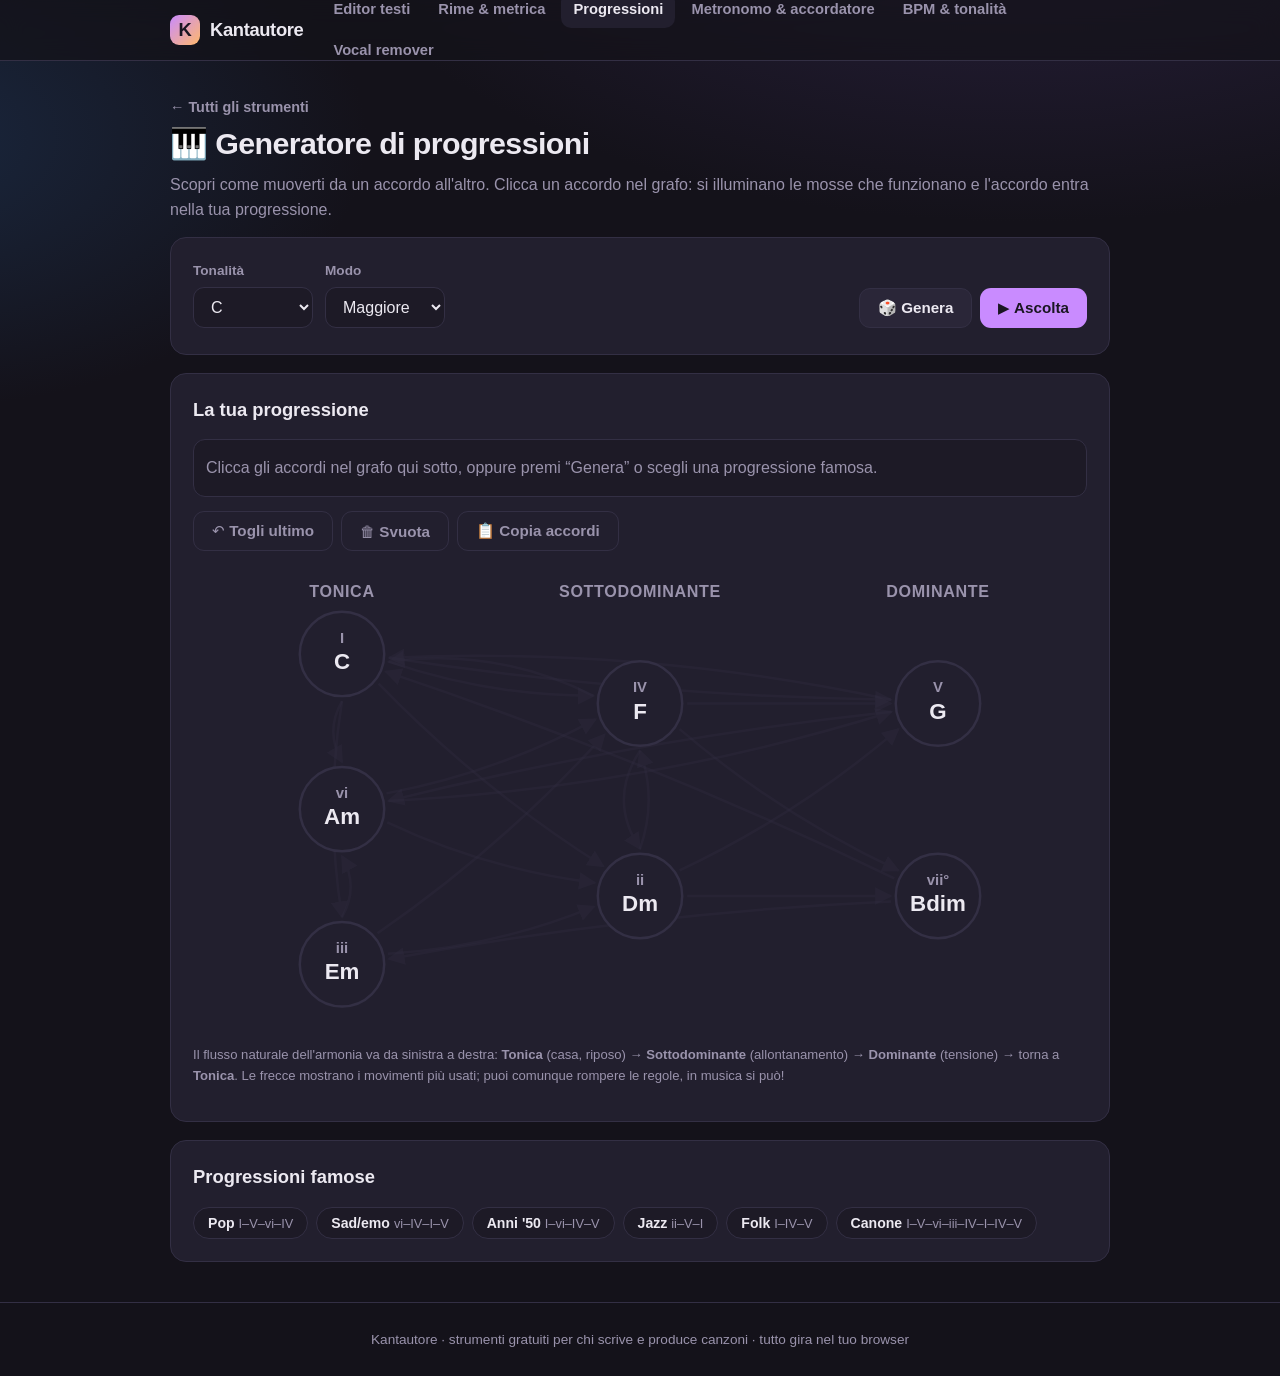
==== tools/accordi.html @ 8ecb476c "Aggiunge il generatore di progressioni con grafo dei movimenti - Grafo interattivo dell'armonia funz" ====
<!DOCTYPE html>
<html lang="it">
<head>
  <meta charset="UTF-8">
  <meta name="viewport" content="width=device-width, initial-scale=1.0">
  <title>Generatore di progressioni · Kantautore</title>
  <link rel="stylesheet" href="../css/style.css">
  <style>
    .controls { display:flex; gap:12px; flex-wrap:wrap; align-items:flex-end; margin-bottom:4px; }
    .controls .f { flex:0 0 auto; min-width:120px; }
    .graph-wrap { position:relative; }
    svg.graph { width:100%; height:auto; display:block; }
    .node circle { fill:var(--card); stroke:var(--border); stroke-width:2; transition:.15s; cursor:pointer; }
    .node:hover circle { stroke:var(--accent); }
    .node text { fill:var(--text); font-weight:800; text-anchor:middle; dominant-baseline:central; pointer-events:none; }
    .node .roman { fill:var(--muted); font-weight:600; }
    .node.selected circle { fill:var(--accent); stroke:var(--accent); }
    .node.selected text { fill:#1a1622; }
    .node.target circle { stroke:var(--accent-2); stroke-width:3; }
    .arrow { fill:none; stroke:var(--border); stroke-width:2; opacity:.30; transition:.15s; }
    .arrow.active { stroke:var(--accent-2); opacity:1; stroke-width:2.6; }
    .arrow.dim { opacity:.07; }
    .zone-label { fill:var(--muted); font-size:13px; font-weight:700; text-anchor:middle; letter-spacing:.04em; text-transform:uppercase; }
    .prog { display:flex; gap:10px; flex-wrap:wrap; align-items:center; min-height:58px; margin:8px 0 14px;
      background:var(--bg-soft); border:1px solid var(--border); border-radius:12px; padding:12px; }
    .prog .chip { background:var(--card); border:1px solid var(--border); border-radius:10px; padding:8px 14px;
      font-weight:800; font-size:1.1rem; position:relative; }
    .prog .chip .r { display:block; font-size:.68rem; color:var(--muted); font-weight:600; text-align:center; }
    .prog .chip.playing { border-color:var(--accent); box-shadow:0 0 0 2px var(--accent); }
    .prog .empty { color:var(--muted); }
    .presets { display:flex; gap:8px; flex-wrap:wrap; }
    .presets button { background:var(--bg-soft); border:1px solid var(--border); color:var(--text); cursor:pointer;
      border-radius:999px; padding:7px 14px; font-family:inherit; font-weight:600; font-size:.88rem; }
    .presets button:hover { border-color:var(--accent); }
    .presets button .d { color:var(--muted); font-weight:400; font-size:.8rem; }
    .legend { font-size:.82rem; color:var(--muted); }
    .toolbar2 { display:flex; gap:8px; flex-wrap:wrap; }
  </style>
</head>
<body>
  <main class="wrap">
    <div class="page-head">
      <a class="back" href="../index.html">← Tutti gli strumenti</a>
      <h1>🎹 Generatore di progressioni</h1>
      <p>Scopri come muoverti da un accordo all'altro. Clicca un accordo nel grafo: si illuminano le mosse che funzionano e l'accordo entra nella tua progressione.</p>
    </div>

    <div class="panel">
      <div class="controls">
        <div class="f">
          <label>Tonalità</label>
          <select id="key">
            <option>C</option><option>C#</option><option>D</option><option>D#</option>
            <option>E</option><option>F</option><option>F#</option><option>G</option>
            <option>G#</option><option>A</option><option>A#</option><option>B</option>
          </select>
        </div>
        <div class="f">
          <label>Modo</label>
          <select id="mode">
            <option value="major">Maggiore</option>
            <option value="minor">Minore</option>
          </select>
        </div>
        <div class="f" style="margin-left:auto">
          <label>&nbsp;</label>
          <div class="toolbar2">
            <button class="btn secondary" id="gen">🎲 Genera</button>
            <button class="btn" id="play">▶ Ascolta</button>
          </div>
        </div>
      </div>
    </div>

    <div class="panel">
      <h2>La tua progressione</h2>
      <div class="prog" id="prog"><span class="empty">Clicca gli accordi nel grafo qui sotto, oppure premi “Genera” o scegli una progressione famosa.</span></div>
      <div class="toolbar2" style="margin-bottom:16px">
        <button class="btn ghost" id="undo">↶ Togli ultimo</button>
        <button class="btn ghost" id="clear">🗑 Svuota</button>
        <button class="btn ghost" id="copy">📋 Copia accordi</button>
      </div>

      <div class="graph-wrap">
        <svg class="graph" id="graph" viewBox="0 0 720 380" xmlns="http://www.w3.org/2000/svg" aria-label="Grafo dei movimenti tra accordi"></svg>
      </div>
      <p class="legend" style="margin-top:6px">
        Il flusso naturale dell'armonia va da sinistra a destra: <b>Tonica</b> (casa, riposo) →
        <b>Sottodominante</b> (allontanamento) → <b>Dominante</b> (tensione) → torna a <b>Tonica</b>.
        Le frecce mostrano i movimenti più usati; puoi comunque rompere le regole, in musica si può!
      </p>
    </div>

    <div class="panel">
      <h2>Progressioni famose</h2>
      <div class="presets" id="presets"></div>
    </div>
  </main>

  <script src="../js/common.js"></script>
  <script src="../js/accordi.js"></script>
</body>
</html>
---- css/style.css ----
:root {
  --bg: #14121a;
  --bg-soft: #1d1a26;
  --card: #221f2e;
  --card-hover: #2a2638;
  --border: #332f44;
  --text: #ece9f1;
  --muted: #9a93ac;
  --accent: #c98bff;
  --accent-2: #ffb86b;
  --accent-3: #6bdcff;
  --good: #7ee787;
  --bad: #ff7b7b;
  --radius: 16px;
  --maxw: 980px;
  font-synthesis: none;
}

* { box-sizing: border-box; }

html, body {
  margin: 0;
  padding: 0;
  background: radial-gradient(1200px 600px at 80% -10%, #2a2140 0%, transparent 60%),
              radial-gradient(900px 500px at -10% 10%, #1a2840 0%, transparent 55%),
              var(--bg);
  color: var(--text);
  font-family: -apple-system, BlinkMacSystemFont, "Segoe UI", Inter, Roboto, sans-serif;
  line-height: 1.55;
  min-height: 100vh;
}

a { color: var(--accent); text-decoration: none; }
a:hover { text-decoration: underline; }

.wrap { max-width: var(--maxw); margin: 0 auto; padding: 0 20px; }

/* Header */
.site-header {
  position: sticky; top: 0; z-index: 50;
  backdrop-filter: blur(12px);
  background: rgba(20,18,26,.72);
  border-bottom: 1px solid var(--border);
}
.site-header .wrap {
  display: flex; align-items: center; gap: 18px;
  height: 60px;
}
.brand {
  display: flex; align-items: center; gap: 10px;
  font-weight: 800; font-size: 1.15rem; letter-spacing: -.02em;
  color: var(--text);
}
.brand:hover { text-decoration: none; }
.brand .logo {
  width: 30px; height: 30px; display: grid; place-items: center;
  background: linear-gradient(135deg, var(--accent), var(--accent-2));
  border-radius: 9px; color: #1a1622; font-weight: 900;
}
.nav { display: flex; gap: 4px; margin-left: auto; flex-wrap: wrap; }
.nav a {
  color: var(--muted); padding: 7px 12px; border-radius: 10px;
  font-size: .92rem; font-weight: 600;
}
.nav a:hover { background: var(--card); color: var(--text); text-decoration: none; }
.nav a.active { color: var(--text); background: var(--card); }

/* Hero */
.hero { padding: 56px 0 28px; text-align: center; }
.hero h1 { font-size: 2.6rem; margin: 0 0 12px; letter-spacing: -.03em; line-height: 1.1; }
.hero h1 .grad {
  background: linear-gradient(120deg, var(--accent), var(--accent-2));
  -webkit-background-clip: text; background-clip: text; color: transparent;
}
.hero p { color: var(--muted); font-size: 1.15rem; max-width: 620px; margin: 0 auto; }
.hero .free-badge {
  display: inline-block; margin-bottom: 18px; padding: 5px 14px;
  border: 1px solid var(--border); border-radius: 999px;
  font-size: .82rem; color: var(--accent-3); font-weight: 600;
  background: var(--bg-soft);
}

/* Tool grid */
.grid { display: grid; grid-template-columns: repeat(auto-fill, minmax(240px, 1fr)); gap: 16px; margin: 28px 0 60px; }
.tool-card {
  display: block; background: var(--card); border: 1px solid var(--border);
  border-radius: var(--radius); padding: 22px; transition: .18s ease;
  color: var(--text);
}
.tool-card:hover { background: var(--card-hover); border-color: var(--accent); transform: translateY(-3px); text-decoration: none; }
.tool-card .ico { font-size: 1.9rem; margin-bottom: 10px; }
.tool-card h3 { margin: 0 0 6px; font-size: 1.1rem; }
.tool-card p { margin: 0; color: var(--muted); font-size: .92rem; }
.tool-card .tag {
  display: inline-block; margin-top: 12px; font-size: .72rem; font-weight: 700;
  text-transform: uppercase; letter-spacing: .04em; color: var(--accent-2);
}
.tool-card .tag.exp { color: var(--bad); }

/* Page heading */
.page-head { padding: 34px 0 14px; }
.page-head h1 { font-size: 1.9rem; margin: 0 0 6px; letter-spacing: -.02em; }
.page-head p { color: var(--muted); margin: 0; }
.page-head .back { font-size: .9rem; color: var(--muted); font-weight: 600; }

/* Cards / panels */
.panel {
  background: var(--card); border: 1px solid var(--border);
  border-radius: var(--radius); padding: 22px; margin-bottom: 18px;
}
.panel h2 { margin-top: 0; font-size: 1.15rem; }

/* Controls */
.btn {
  display: inline-flex; align-items: center; gap: 8px; cursor: pointer;
  background: var(--accent); color: #1a1622; border: none;
  font-weight: 700; font-size: .95rem; padding: 10px 18px; border-radius: 11px;
  transition: .15s; font-family: inherit;
}
.btn:hover { filter: brightness(1.08); }
.btn:active { transform: translateY(1px); }
.btn.secondary { background: var(--card-hover); color: var(--text); border: 1px solid var(--border); }
.btn.ghost { background: transparent; color: var(--muted); border: 1px solid var(--border); }
.btn:disabled { opacity: .45; cursor: not-allowed; }

input[type=text], input[type=number], textarea, select {
  background: var(--bg-soft); border: 1px solid var(--border); color: var(--text);
  border-radius: 11px; padding: 10px 13px; font-family: inherit; font-size: 1rem;
  width: 100%;
}
input:focus, textarea:focus, select:focus { outline: none; border-color: var(--accent); }
label { font-size: .85rem; color: var(--muted); font-weight: 600; display: block; margin-bottom: 6px; }
.row { display: flex; gap: 12px; flex-wrap: wrap; align-items: flex-end; }
.row > * { flex: 1; min-width: 0; }
.row .grow0 { flex: 0; }

.muted { color: var(--muted); }
.mono { font-family: "SF Mono", ui-monospace, Menlo, Consolas, monospace; }
.pill { display: inline-block; padding: 3px 10px; border-radius: 999px; background: var(--bg-soft); border: 1px solid var(--border); font-size: .82rem; }

footer.site-footer { border-top: 1px solid var(--border); color: var(--muted); padding: 26px 0; text-align: center; font-size: .85rem; margin-top: 40px; }

@media (max-width: 560px) {
  .hero h1 { font-size: 2rem; }
  .nav { display: none; }
}
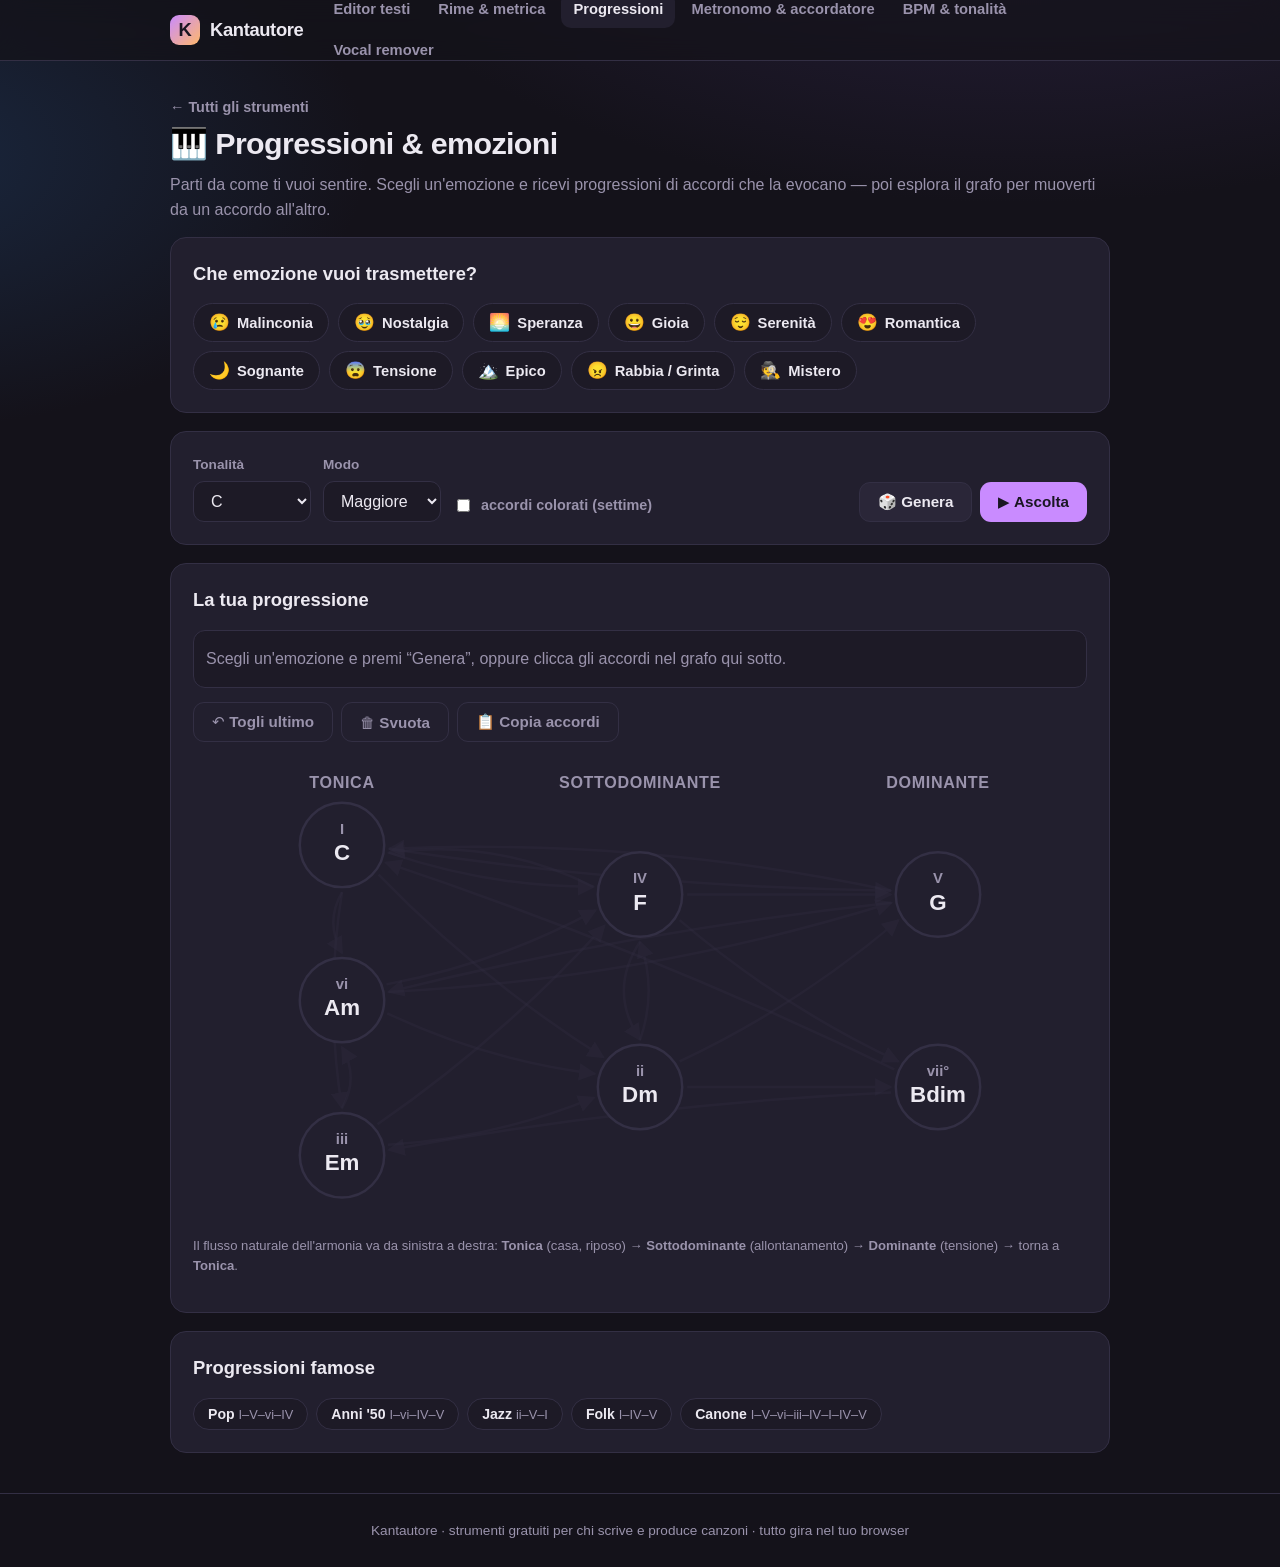
==== commit 90826d83: "Lega le progressioni alle emozioni umane - 11 emozioni (malinconia, nostalgia, speranza, gioia, sere" ====
--- a/tools/accordi.html
+++ b/tools/accordi.html
@@ -3,35 +3,54 @@
 <head>
   <meta charset="UTF-8">
   <meta name="viewport" content="width=device-width, initial-scale=1.0">
-  <title>Generatore di progressioni · Kantautore</title>
+  <title>Progressioni & emozioni · Kantautore</title>
   <link rel="stylesheet" href="../css/style.css">
   <style>
-    .controls { display:flex; gap:12px; flex-wrap:wrap; align-items:flex-end; margin-bottom:4px; }
-    .controls .f { flex:0 0 auto; min-width:120px; }
+    .emotions { display:flex; gap:9px; flex-wrap:wrap; }
+    .emo { background:var(--bg-soft); border:1px solid var(--border); color:var(--text); cursor:pointer;
+      border-radius:999px; padding:8px 15px; font-family:inherit; font-weight:600; font-size:.92rem;
+      display:flex; align-items:center; gap:7px; transition:.15s; }
+    .emo:hover { border-color:var(--emo-c, var(--accent)); }
+    .emo.on { background:var(--emo-c); border-color:var(--emo-c); color:#171320; }
+    .emo .e { font-size:1.05rem; }
+    .emo-info { margin-top:16px; background:var(--bg-soft); border:1px solid var(--border);
+      border-left:3px solid var(--emo-c, var(--accent)); border-radius:12px; padding:14px 16px; display:none; }
+    .emo-info.show { display:block; }
+    .emo-info h3 { margin:0 0 4px; font-size:1.05rem; }
+    .emo-info .meta { display:flex; gap:16px; flex-wrap:wrap; color:var(--muted); font-size:.85rem; margin:8px 0; }
+    .emo-info .meta b { color:var(--text); }
+    .emo-info p { margin:6px 0 0; color:var(--muted); font-size:.9rem; }
+
+    .controls { display:flex; gap:12px; flex-wrap:wrap; align-items:flex-end; }
+    .controls .f { flex:0 0 auto; min-width:118px; }
+    .switch { display:flex; align-items:center; gap:8px; color:var(--muted); font-weight:600; font-size:.9rem; cursor:pointer; }
+    .switch input { width:auto; }
+
     .graph-wrap { position:relative; }
     svg.graph { width:100%; height:auto; display:block; }
     .node circle { fill:var(--card); stroke:var(--border); stroke-width:2; transition:.15s; cursor:pointer; }
-    .node:hover circle { stroke:var(--accent); }
+    .node:hover circle { stroke:var(--emo-c, var(--accent)); }
     .node text { fill:var(--text); font-weight:800; text-anchor:middle; dominant-baseline:central; pointer-events:none; }
     .node .roman { fill:var(--muted); font-weight:600; }
-    .node.selected circle { fill:var(--accent); stroke:var(--accent); }
-    .node.selected text { fill:#1a1622; }
-    .node.target circle { stroke:var(--accent-2); stroke-width:3; }
+    .node.selected circle { fill:var(--emo-c, var(--accent)); stroke:var(--emo-c, var(--accent)); }
+    .node.selected text { fill:#171320; }
+    .node.target circle { stroke:var(--emo-c, var(--accent-2)); stroke-width:3; }
     .arrow { fill:none; stroke:var(--border); stroke-width:2; opacity:.30; transition:.15s; }
-    .arrow.active { stroke:var(--accent-2); opacity:1; stroke-width:2.6; }
+    .arrow.active { stroke:var(--emo-c, var(--accent-2)); opacity:1; stroke-width:2.6; }
     .arrow.dim { opacity:.07; }
     .zone-label { fill:var(--muted); font-size:13px; font-weight:700; text-anchor:middle; letter-spacing:.04em; text-transform:uppercase; }
+
     .prog { display:flex; gap:10px; flex-wrap:wrap; align-items:center; min-height:58px; margin:8px 0 14px;
       background:var(--bg-soft); border:1px solid var(--border); border-radius:12px; padding:12px; }
     .prog .chip { background:var(--card); border:1px solid var(--border); border-radius:10px; padding:8px 14px;
-      font-weight:800; font-size:1.1rem; position:relative; }
+      font-weight:800; font-size:1.1rem; }
     .prog .chip .r { display:block; font-size:.68rem; color:var(--muted); font-weight:600; text-align:center; }
-    .prog .chip.playing { border-color:var(--accent); box-shadow:0 0 0 2px var(--accent); }
+    .prog .chip.playing { border-color:var(--emo-c, var(--accent)); box-shadow:0 0 0 2px var(--emo-c, var(--accent)); }
     .prog .empty { color:var(--muted); }
     .presets { display:flex; gap:8px; flex-wrap:wrap; }
     .presets button { background:var(--bg-soft); border:1px solid var(--border); color:var(--text); cursor:pointer;
       border-radius:999px; padding:7px 14px; font-family:inherit; font-weight:600; font-size:.88rem; }
-    .presets button:hover { border-color:var(--accent); }
+    .presets button:hover { border-color:var(--emo-c, var(--accent)); }
     .presets button .d { color:var(--muted); font-weight:400; font-size:.8rem; }
     .legend { font-size:.82rem; color:var(--muted); }
     .toolbar2 { display:flex; gap:8px; flex-wrap:wrap; }
@@ -41,8 +60,14 @@
   <main class="wrap">
     <div class="page-head">
       <a class="back" href="../index.html">← Tutti gli strumenti</a>
-      <h1>🎹 Generatore di progressioni</h1>
-      <p>Scopri come muoverti da un accordo all'altro. Clicca un accordo nel grafo: si illuminano le mosse che funzionano e l'accordo entra nella tua progressione.</p>
+      <h1>🎹 Progressioni & emozioni</h1>
+      <p>Parti da come ti vuoi sentire. Scegli un'emozione e ricevi progressioni di accordi che la evocano — poi esplora il grafo per muoverti da un accordo all'altro.</p>
+    </div>
+
+    <div class="panel">
+      <h2>Che emozione vuoi trasmettere?</h2>
+      <div class="emotions" id="emotions"></div>
+      <div class="emo-info" id="emoInfo"></div>
     </div>
 
     <div class="panel">
@@ -62,6 +87,10 @@
             <option value="minor">Minore</option>
           </select>
         </div>
+        <div class="f">
+          <label>&nbsp;</label>
+          <label class="switch"><input type="checkbox" id="colore"> accordi colorati (settime)</label>
+        </div>
         <div class="f" style="margin-left:auto">
           <label>&nbsp;</label>
           <div class="toolbar2">
@@ -74,7 +103,7 @@
 
     <div class="panel">
       <h2>La tua progressione</h2>
-      <div class="prog" id="prog"><span class="empty">Clicca gli accordi nel grafo qui sotto, oppure premi “Genera” o scegli una progressione famosa.</span></div>
+      <div class="prog" id="prog"><span class="empty">Scegli un'emozione e premi “Genera”, oppure clicca gli accordi nel grafo qui sotto.</span></div>
       <div class="toolbar2" style="margin-bottom:16px">
         <button class="btn ghost" id="undo">↶ Togli ultimo</button>
         <button class="btn ghost" id="clear">🗑 Svuota</button>
@@ -87,12 +116,11 @@
       <p class="legend" style="margin-top:6px">
         Il flusso naturale dell'armonia va da sinistra a destra: <b>Tonica</b> (casa, riposo) →
         <b>Sottodominante</b> (allontanamento) → <b>Dominante</b> (tensione) → torna a <b>Tonica</b>.
-        Le frecce mostrano i movimenti più usati; puoi comunque rompere le regole, in musica si può!
       </p>
     </div>
 
     <div class="panel">
-      <h2>Progressioni famose</h2>
+      <h2 id="ideeTitle">Progressioni famose</h2>
       <div class="presets" id="presets"></div>
     </div>
   </main>
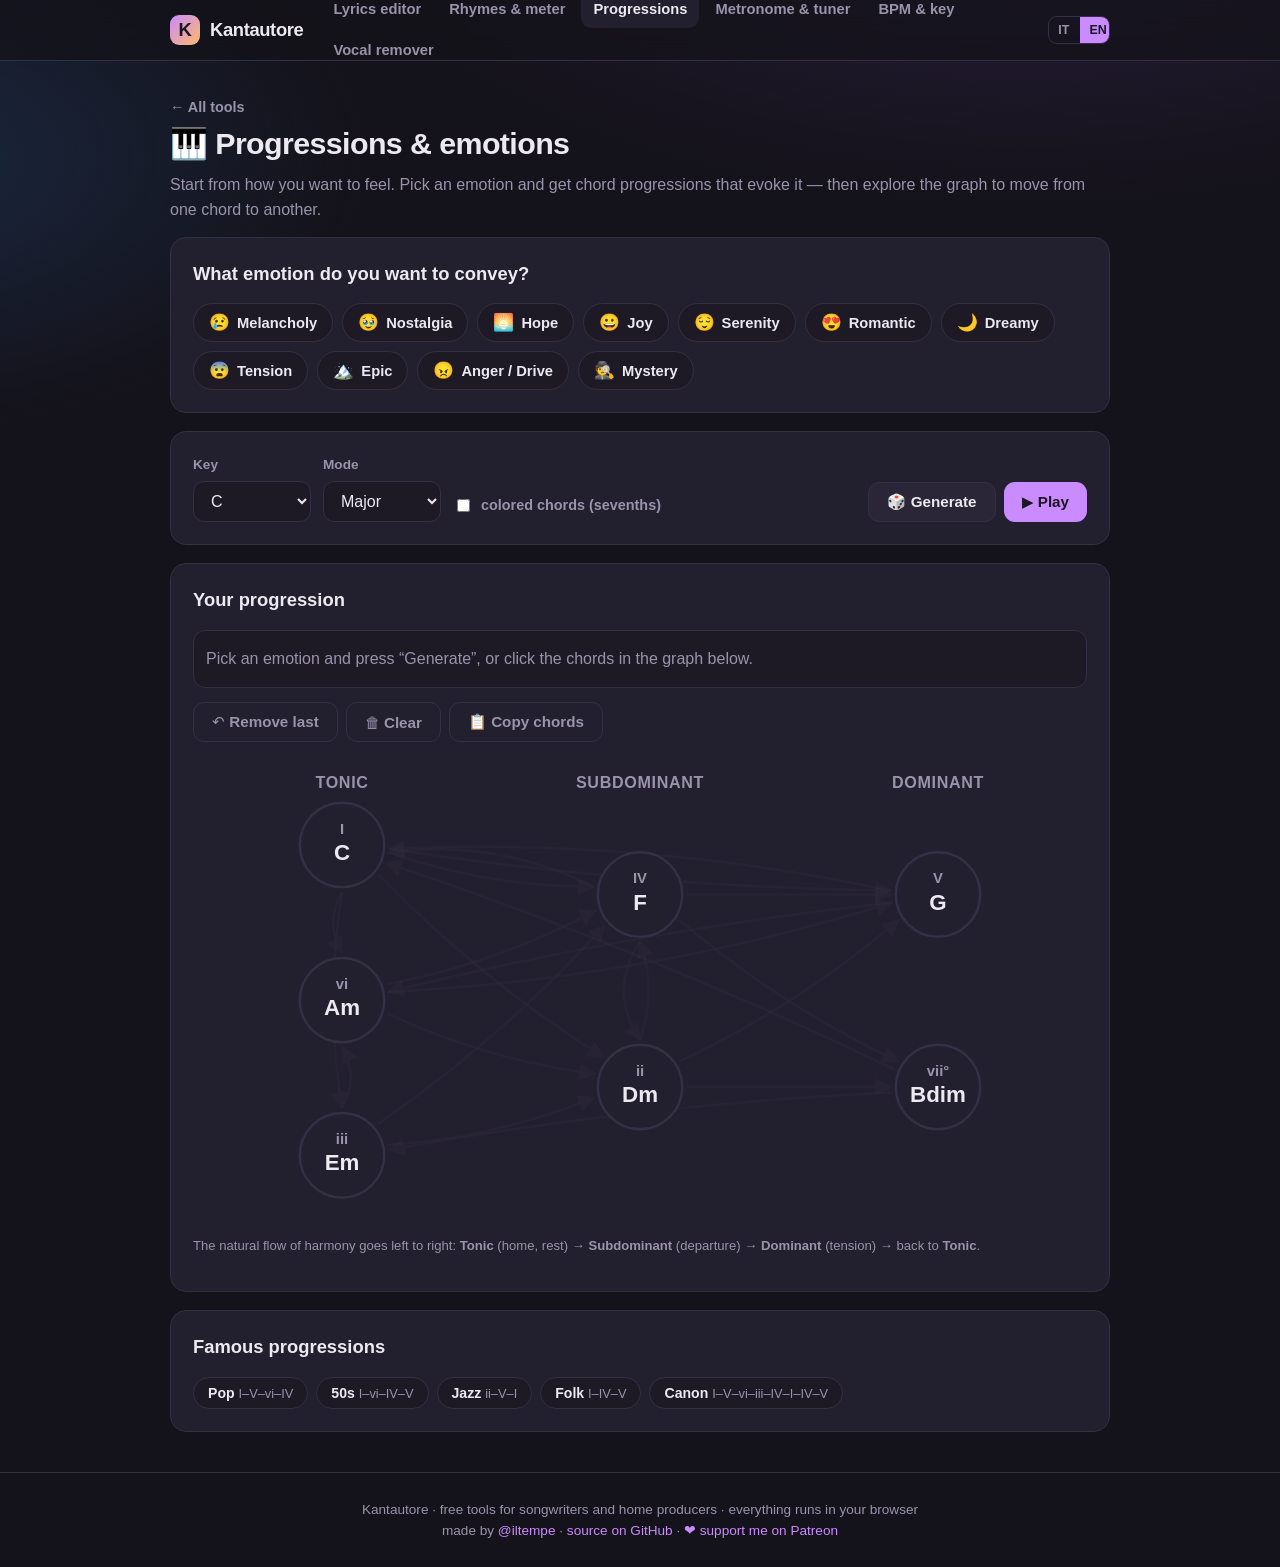
==== commit 20c1dd0c: "Versione bilingue IT/EN e link Patreon - Sistema di traduzione leggero (js/i18n.js) con tutti i test" ====
--- a/tools/accordi.html
+++ b/tools/accordi.html
@@ -59,13 +59,13 @@
 <body>
   <main class="wrap">
     <div class="page-head">
-      <a class="back" href="../index.html">← Tutti gli strumenti</a>
-      <h1>🎹 Progressioni & emozioni</h1>
-      <p>Parti da come ti vuoi sentire. Scegli un'emozione e ricevi progressioni di accordi che la evocano — poi esplora il grafo per muoverti da un accordo all'altro.</p>
+      <a class="back" href="../index.html" data-i18n="common.back">← Tutti gli strumenti</a>
+      <h1 data-i18n="accordi.h1">🎹 Progressioni & emozioni</h1>
+      <p data-i18n="accordi.sub">Parti da come ti vuoi sentire. Scegli un'emozione e ricevi progressioni di accordi che la evocano — poi esplora il grafo per muoverti da un accordo all'altro.</p>
     </div>
 
     <div class="panel">
-      <h2>Che emozione vuoi trasmettere?</h2>
+      <h2 data-i18n="accordi.ask">Che emozione vuoi trasmettere?</h2>
       <div class="emotions" id="emotions"></div>
       <div class="emo-info" id="emoInfo"></div>
     </div>
@@ -73,7 +73,7 @@
     <div class="panel">
       <div class="controls">
         <div class="f">
-          <label>Tonalità</label>
+          <label data-i18n="accordi.key">Tonalità</label>
           <select id="key">
             <option>C</option><option>C#</option><option>D</option><option>D#</option>
             <option>E</option><option>F</option><option>F#</option><option>G</option>
@@ -81,50 +81,51 @@
           </select>
         </div>
         <div class="f">
-          <label>Modo</label>
+          <label data-i18n="accordi.mode">Modo</label>
           <select id="mode">
-            <option value="major">Maggiore</option>
-            <option value="minor">Minore</option>
+            <option value="major" data-i18n="accordi.major">Maggiore</option>
+            <option value="minor" data-i18n="accordi.minor">Minore</option>
           </select>
         </div>
         <div class="f">
           <label>&nbsp;</label>
-          <label class="switch"><input type="checkbox" id="colore"> accordi colorati (settime)</label>
+          <label class="switch"><input type="checkbox" id="colore"> <span data-i18n="accordi.colored">accordi colorati (settime)</span></label>
         </div>
         <div class="f" style="margin-left:auto">
           <label>&nbsp;</label>
           <div class="toolbar2">
-            <button class="btn secondary" id="gen">🎲 Genera</button>
-            <button class="btn" id="play">▶ Ascolta</button>
+            <button class="btn secondary" id="gen" data-i18n="accordi.gen">🎲 Genera</button>
+            <button class="btn" id="play" data-i18n="accordi.play">▶ Ascolta</button>
           </div>
         </div>
       </div>
     </div>
 
     <div class="panel">
-      <h2>La tua progressione</h2>
+      <h2 data-i18n="accordi.yourProg">La tua progressione</h2>
       <div class="prog" id="prog"><span class="empty">Scegli un'emozione e premi “Genera”, oppure clicca gli accordi nel grafo qui sotto.</span></div>
       <div class="toolbar2" style="margin-bottom:16px">
-        <button class="btn ghost" id="undo">↶ Togli ultimo</button>
-        <button class="btn ghost" id="clear">🗑 Svuota</button>
-        <button class="btn ghost" id="copy">📋 Copia accordi</button>
+        <button class="btn ghost" id="undo" data-i18n="accordi.undo">↶ Togli ultimo</button>
+        <button class="btn ghost" id="clear" data-i18n="accordi.clear">🗑 Svuota</button>
+        <button class="btn ghost" id="copy" data-i18n="accordi.copy">📋 Copia accordi</button>
       </div>
 
       <div class="graph-wrap">
         <svg class="graph" id="graph" viewBox="0 0 720 380" xmlns="http://www.w3.org/2000/svg" aria-label="Grafo dei movimenti tra accordi"></svg>
       </div>
-      <p class="legend" style="margin-top:6px">
+      <p class="legend" style="margin-top:6px" data-i18n-html="accordi.legend">
         Il flusso naturale dell'armonia va da sinistra a destra: <b>Tonica</b> (casa, riposo) →
         <b>Sottodominante</b> (allontanamento) → <b>Dominante</b> (tensione) → torna a <b>Tonica</b>.
       </p>
     </div>
 
     <div class="panel">
-      <h2 id="ideeTitle">Progressioni famose</h2>
+      <h2 id="ideeTitle" data-i18n="accordi.famous">Progressioni famose</h2>
       <div class="presets" id="presets"></div>
     </div>
   </main>
 
+  <script src="../js/i18n.js"></script>
   <script src="../js/common.js"></script>
   <script src="../js/accordi.js"></script>
 </body>
--- a/css/style.css
+++ b/css/style.css
@@ -64,6 +64,11 @@
 }
 .nav a:hover { background: var(--card); color: var(--text); text-decoration: none; }
 .nav a.active { color: var(--text); background: var(--card); }
+.lang { display: flex; gap: 2px; margin-left: 14px; border: 1px solid var(--border); border-radius: 9px; overflow: hidden; }
+.lang button { background: transparent; border: none; color: var(--muted); cursor: pointer; font-family: inherit;
+  font-weight: 700; font-size: .78rem; padding: 6px 9px; }
+.lang button:hover { color: var(--text); background: var(--card); }
+.lang button.on { background: var(--accent); color: #1a1622; }
 
 /* Hero */
 .hero { padding: 56px 0 28px; text-align: center; }
@@ -143,4 +148,5 @@
 @media (max-width: 560px) {
   .hero h1 { font-size: 2rem; }
   .nav { display: none; }
+  .lang { margin-left: auto; }
 }
